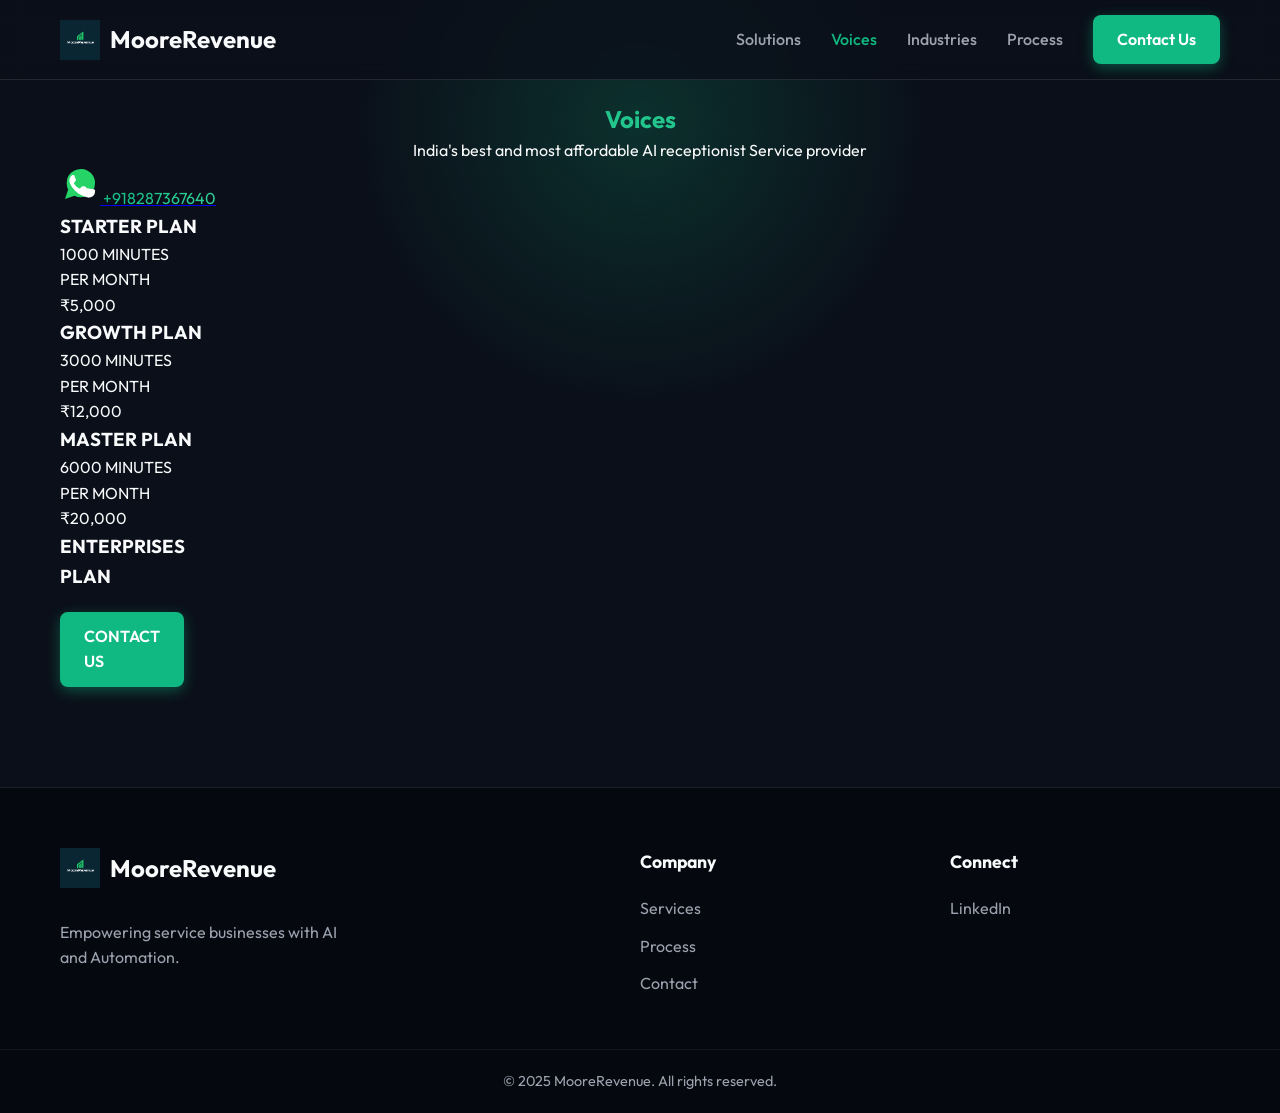
==== voices.html @ f1484152 "Add voices.html for Voices Pricing page This file contains the HTML structure for the Voices Pricing" ====
<!DOCTYPE html>
<html lang="en">

<head>
    <meta charset="UTF-8">
    <meta name="viewport" content="width=device-width, initial-scale=1.0">
    <title>MooreRevenue | Voices Pricing</title>
    <meta name="description"
        content="India's best and most affordable AI receptionist Service provider. Check our simple and affordable pricing plans.">

    <!-- Fonts -->
    <link rel="preconnect" href="https://fonts.googleapis.com">
    <link rel="preconnect" href="https://fonts.gstatic.com" crossorigin>
    <link href="https://fonts.googleapis.com/css2?family=Outfit:wght@300;400;500;600;700;800&display=swap"
        rel="stylesheet">

    <!-- Styles -->
    <link rel="stylesheet" href="style.css">
</head>

<body>
    <div class="background-glow"></div>

    <header class="header">
        <div class="container header-container">
            <a href="index.html" class="logo">
                <img src="assets/logo.png" alt="MooreRevenue Logo" class="logo-img"
                    onerror="this.onerror=null; this.src=''; this.alt='MooreRevenue';">
                <span>MooreRevenue</span>
            </a>
            <nav class="nav">
                <ul class="nav-list">
                    <li><a href="index.html#services" class="nav-link">Solutions</a></li>
                    <li><a href="voices.html" class="nav-link" style="color:var(--primary);">Voices</a></li>
                    <li><a href="index.html#industries" class="nav-link">Industries</a></li>
                    <li><a href="index.html#process" class="nav-link">Process</a></li>
                    <li><a href="https://alvo.chat/6UHF" class="btn btn-primary">Contact Us</a></li>
                </ul>
            </nav>
            <button class="mobile-menu-btn" aria-label="Toggle menu">
                <span class="bar"></span>
                <span class="bar"></span>
                <span class="bar"></span>
            </button>
        </div>
    </header>

    <main class="voices-main">
        <section class="section pricing-section">
            <div class="container relative-container">
                <div class="pricing-header-wrapper">
                    <div class="section-header text-center" style="margin-bottom: 0;">
                        <h1 class="pricing-title text-gradient">Voices</h1>
                        <p class="pricing-subtitle">India's best and most affordable AI receptionist Service provider
                        </p>
                    </div>

                    <div class="whatsapp-contact-top">
                        <a href="https://wa.me/918287367640" target="_blank" class="whatsapp-link">
                            <svg xmlns="http://www.w3.org/2000/svg" width="40" height="40" viewBox="0 0 24 24"
                                fill="none" class="whatsapp-icon">
                                <path fill="#25D366"
                                    d="M21 11.5a8.38 8.38 0 0 1-.9 3.8 8.5 8.5 0 0 1-7.6 4.7 8.38 8.38 0 0 1-3.8-.9L3 21l1.9-5.7a8.38 8.38 0 0 1-.9-3.8 8.5 8.5 0 0 1 4.7-7.6 8.38 8.38 0 0 1 3.8-.9h.5a8.48 8.48 0 0 1 8 8v.5z" />
                                <path fill="#fff"
                                    d="M16 14.5c-.2-.7-1.3-1.1-1.6-1.1-.3 0-.6-.1-.9 0-.3.1-.9.6-1.1.9s-.4.6-.7.4c-.3-.2-1.2-.5-1.9-1.2s-1.1-1.3-1.3-1.6c-.2-.3-.1-.6.1-.8l.5-.6c.2-.2.3-.4.4-.6s.1-.5 0-.7c-.1-.2-.6-1.5-.8-2.1-.2-.6-.4-.5-.6-.5h-.5c-.2 0-.5.1-.8.4-.3.4-1.2 1.2-1.2 2.9s1.2 3.3 1.4 3.6c.2.3 2.5 3.8 6 5.3s3.5 1.5 4.8 1.3c1.3-.2 2.7-1.1 3-2.2s.3-2.1.2-2.3c-.2-.1-.5-.3-.9-.4z" />
                            </svg>
                            <span class="whatsapp-number text-gradient">+918287367640</span>
                        </a>
                    </div>
                </div>

                <div class="pricing-grid">
                    <!-- Starter Plan -->
                    <div class="pricing-card">
                        <div class="pricing-card-content">
                            <h3 class="plan-name">STARTER PLAN</h3>
                            <div class="plan-features">
                                <p>1000 MINUTES</p>
                                <p>PER MONTH</p>
                            </div>
                        </div>
                        <div class="price-container">
                            <span class="price-badge">₹5,000</span>
                        </div>
                    </div>

                    <!-- Growth Plan -->
                    <div class="pricing-card">
                        <div class="pricing-card-content">
                            <h3 class="plan-name">GROWTH PLAN</h3>
                            <div class="plan-features">
                                <p>3000 MINUTES</p>
                                <p>PER MONTH</p>
                            </div>
                        </div>
                        <div class="price-container">
                            <span class="price-badge">₹12,000</span>
                        </div>
                    </div>

                    <!-- Master Plan -->
                    <div class="pricing-card">
                        <div class="pricing-card-content">
                            <h3 class="plan-name">MASTER PLAN</h3>
                            <div class="plan-features">
                                <p>6000 MINUTES</p>
                                <p>PER MONTH</p>
                            </div>
                        </div>
                        <div class="price-container">
                            <span class="price-badge">₹20,000</span>
                        </div>
                    </div>

                    <!-- Enterprises Plan -->
                    <div class="pricing-card">
                        <div class="pricing-card-content">
                            <h3 class="plan-name" style="margin-bottom: 20px;">ENTERPRISES<br>PLAN</h3>
                            <div class="plan-features cta-gap">
                                <!-- Empty space to match layout -->
                            </div>
                        </div>
                        <div class="price-container">
                            <a href="https://alvo.chat/6UHF" class="btn btn-primary btn-cta">CONTACT<br>US</a>
                        </div>
                    </div>
                </div>
            </div>
        </section>
    </main>

    <footer class="footer">
        <div class="container footer-container">
            <div class="footer-brand">
                <a href="index.html" class="logo" style="margin-bottom: 16px; display: inline-flex;">
                    <img src="assets/logo.png" alt="MooreRevenue Logo" class="logo-img"
                        onerror="this.onerror=null; this.src=''; this.alt='MooreRevenue';">
                    <span>MooreRevenue</span>
                </a>
                <p>Empowering service businesses with AI and Automation.</p>
            </div>
            <div class="footer-links">
                <h4>Company</h4>
                <ul>
                    <li><a href="index.html#services">Services</a></li>
                    <li><a href="index.html#process">Process</a></li>
                    <li><a href="https://alvo.chat/6UHF">Contact</a></li>
                </ul>
            </div>
            <div class="footer-social">
                <h4>Connect</h4>
                <a href="https://linkedin.com/in/krishnaaggarwal16" target="_blank"
                    rel="noopener noreferrer">LinkedIn</a>
            </div>
        </div>
        <div class="footer-bottom">
            <p>&copy; 2025 MooreRevenue. All rights reserved.</p>
        </div>
    </footer>

    <script src="script.js"></script>
</body>

</html>
---- style.css ----
:root {
    /* Colors */
    --primary: #10B981;
    /* Emerald Green */
    --primary-dark: #059669;
    --primary-glow: rgba(16, 185, 129, 0.4);

    --bg-dark: #0B0F19;
    /* Deep Navy/Black */
    --bg-card: #111827;
    --bg-card-hover: #1F2937;

    --text-main: #F9FAFB;
    --text-muted: #9CA3AF;

    --border: rgba(255, 255, 255, 0.1);

    /* Typography */
    --font-main: 'Outfit', sans-serif;

    /* Spacing */
    --container-width: 1200px;
    --header-height: 80px;
}

* {
    margin: 0;
    padding: 0;
    box-sizing: border-box;
}

html {
    scroll-behavior: smooth;
}

body {
    font-family: var(--font-main);
    background-color: var(--bg-dark);
    color: var(--text-main);
    line-height: 1.6;
    overflow-x: hidden;
}

/* Utilities */
.container {
    max-width: var(--container-width);
    margin: 0 auto;
    padding: 0 20px;
}

.text-gradient {
    background: linear-gradient(135deg, var(--primary) 0%, #34D399 100%);
    -webkit-background-clip: text;
    -webkit-text-fill-color: transparent;
}

.btn {
    display: inline-block;
    padding: 12px 24px;
    border-radius: 8px;
    font-weight: 600;
    text-decoration: none;
    transition: all 0.3s ease;
    cursor: pointer;
    border: none;
    font-family: var(--font-main);
}

.btn-primary {
    background: var(--primary);
    color: #fff;
    box-shadow: 0 4px 14px var(--primary-glow);
}

.btn-primary:hover {
    background: var(--primary-dark);
    transform: translateY(-2px);
}

.btn-outline {
    background: transparent;
    border: 1px solid var(--border);
    color: var(--text-main);
}

.btn-outline:hover {
    border-color: var(--primary);
    color: var(--primary);
}

.btn-lg {
    padding: 16px 32px;
    font-size: 1.1rem;
}

.btn-block {
    display: block;
    width: 100%;
}

/* Background Glow */
.background-glow {
    position: fixed;
    top: -20%;
    left: 50%;
    transform: translateX(-50%);
    width: 600px;
    height: 600px;
    background: radial-gradient(circle, var(--primary-glow) 0%, transparent 70%);
    z-index: -1;
    pointer-events: none;
    opacity: 0.5;
}

/* Header */
.header {
    height: var(--header-height);
    display: flex;
    align-items: center;
    position: fixed;
    top: 0;
    left: 0;
    width: 100%;
    background: rgba(11, 15, 25, 0.8);
    backdrop-filter: blur(10px);
    z-index: 1000;
    border-bottom: 1px solid var(--border);
}

.header-container {
    display: flex;
    justify-content: space-between;
    align-items: center;
    width: 100%;
}

.logo {
    display: flex;
    align-items: center;
    gap: 10px;
    font-weight: 700;
    font-size: 1.5rem;
    color: var(--text-main);
    text-decoration: none;
}

.logo-img {
    height: 40px;
    width: auto;
}

.nav-list {
    display: flex;
    list-style: none;
    gap: 30px;
    align-items: center;
}

.nav-link {
    color: var(--text-muted);
    text-decoration: none;
    font-weight: 500;
    transition: color 0.3s;
}

.nav-link:hover {
    color: var(--primary);
}

.mobile-menu-btn {
    display: none;
    background: none;
    border: none;
    cursor: pointer;
}

.bar {
    display: block;
    width: 25px;
    height: 3px;
    background-color: var(--text-main);
    margin: 5px 0;
    transition: 0.3s;
}

/* Hero Section */
.hero {
    padding-top: calc(var(--header-height) + 60px);
    padding-bottom: 80px;
    min-height: 90vh;
    display: flex;
    align-items: center;
}

.hero-container {
    display: grid;
    grid-template-columns: 1fr 1fr;
    gap: 60px;
    align-items: center;
}

.badge {
    display: inline-flex;
    align-items: center;
    gap: 8px;
    padding: 6px 12px;
    background: rgba(16, 185, 129, 0.1);
    border: 1px solid rgba(16, 185, 129, 0.2);
    border-radius: 20px;
    color: var(--primary);
    font-size: 0.9rem;
    font-weight: 500;
    margin-bottom: 24px;
}

.badge-dot {
    width: 8px;
    height: 8px;
    background-color: var(--primary);
    border-radius: 50%;
    box-shadow: 0 0 8px var(--primary);
}

.hero-title {
    font-size: 3.5rem;
    line-height: 1.1;
    margin-bottom: 24px;
    font-weight: 700;
}

.hero-subtitle {
    font-size: 1.2rem;
    color: var(--text-muted);
    margin-bottom: 32px;
    max-width: 500px;
}

.hero-actions {
    display: flex;
    gap: 16px;
    margin-bottom: 48px;
}

.hero-stats {
    display: flex;
    align-items: center;
    gap: 32px;
}

.stat-item {
    display: flex;
    flex-direction: column;
}

.stat-number {
    font-size: 1.5rem;
    font-weight: 700;
    color: var(--text-main);
}

.stat-label {
    font-size: 0.9rem;
    color: var(--text-muted);
}

.stat-divider {
    width: 1px;
    height: 40px;
    background: var(--border);
}

/* Hero Visual */
.visual-card {
    background: rgba(17, 24, 39, 0.7);
    backdrop-filter: blur(12px);
    border: 1px solid var(--border);
    border-radius: 16px;
    overflow: hidden;
    box-shadow: 0 20px 50px rgba(0, 0, 0, 0.3);
    transform: perspective(1000px) rotateY(-5deg) rotateX(5deg);
    transition: transform 0.5s ease;
}

.visual-card:hover {
    transform: perspective(1000px) rotateY(0) rotateX(0);
}

.card-header {
    padding: 16px;
    background: rgba(255, 255, 255, 0.05);
    display: flex;
    gap: 8px;
}

.circle {
    width: 12px;
    height: 12px;
    border-radius: 50%;
}

.red {
    background: #EF4444;
}

.yellow {
    background: #F59E0B;
}

.green {
    background: #10B981;
}

.card-body {
    padding: 24px;
    font-family: 'Courier New', monospace;
    font-size: 0.95rem;
}

.typing-effect {
    display: flex;
    flex-direction: column;
    gap: 12px;
}

.prompt {
    color: var(--text-muted);
}

.response {
    color: #60A5FA;
}

.success {
    color: var(--primary);
}

/* Sections */
.section {
    padding: 100px 0;
}

.section-header {
    margin-bottom: 60px;
}

.section-title {
    font-size: 2.5rem;
    margin-bottom: 16px;
}

.section-subtitle {
    font-size: 1.1rem;
    color: var(--text-muted);
}

.text-center {
    text-align: center;
}

.bg-darker {
    background: #080C14;
}

/* Comparison */
.comparison-grid {
    display: grid;
    grid-template-columns: 1fr 1fr;
    gap: 40px;
}

.comparison-card {
    padding: 40px;
    border-radius: 16px;
    border: 1px solid var(--border);
}

.comparison-card.bad {
    background: rgba(239, 68, 68, 0.05);
    border-color: rgba(239, 68, 68, 0.2);
}

.comparison-card.good {
    background: rgba(16, 185, 129, 0.05);
    border-color: rgba(16, 185, 129, 0.2);
}

.comparison-card h3 {
    margin-bottom: 24px;
    font-size: 1.5rem;
}

.check-list {
    list-style: none;
}

.check-list li {
    margin-bottom: 16px;
    padding-left: 30px;
    position: relative;
    color: var(--text-muted);
}

.check-list li::before {
    content: '';
    position: absolute;
    left: 0;
    top: 4px;
    width: 20px;
    height: 20px;
    background-size: contain;
    background-repeat: no-repeat;
}

.x-list li::before {
    background-image: url("data:image/svg+xml,%3Csvg xmlns='http://www.w3.org/2000/svg' fill='none' viewBox='0 0 24 24' stroke='%23EF4444'%3E%3Cpath stroke-linecap='round' stroke-linejoin='round' stroke-width='2' d='M6 18L18 6M6 6l12 12'/%3E%3C/svg%3E");
}

.check-list-green li::before {
    background-image: url("data:image/svg+xml,%3Csvg xmlns='http://www.w3.org/2000/svg' fill='none' viewBox='0 0 24 24' stroke='%2310B981'%3E%3Cpath stroke-linecap='round' stroke-linejoin='round' stroke-width='2' d='M5 13l4 4L19 7'/%3E%3C/svg%3E");
}

/* Services */
.services-grid {
    display: grid;
    grid-template-columns: repeat(auto-fit, minmax(300px, 1fr));
    gap: 30px;
}

.service-card {
    background: var(--bg-card);
    padding: 32px;
    border-radius: 16px;
    border: 1px solid var(--border);
    transition: all 0.3s ease;
}

.service-card:hover {
    transform: translateY(-5px);
    border-color: var(--primary);
    background: var(--bg-card-hover);
}

.icon-box {
    width: 50px;
    height: 50px;
    background: rgba(16, 185, 129, 0.1);
    border-radius: 12px;
    display: flex;
    align-items: center;
    justify-content: center;
    color: var(--primary);
    margin-bottom: 24px;
}

.service-card h3 {
    margin-bottom: 12px;
    font-size: 1.25rem;
}

.service-card p {
    color: var(--text-muted);
    font-size: 0.95rem;
}

/* Contact Section */
.contact-grid {
    display: grid;
    grid-template-columns: repeat(auto-fit, minmax(240px, 1fr));
    gap: 30px;
}

.contact-card {
    background: var(--bg-card);
    padding: 32px;
    border-radius: 16px;
    border: 1px solid var(--border);
    transition: all 0.3s ease;
    text-align: center;
    text-decoration: none;
    display: flex;
    flex-direction: column;
    align-items: center;
}

.contact-card:hover {
    transform: translateY(-5px);
    border-color: var(--primary);
    background: var(--bg-card-hover);
}

.contact-card .icon-box {
    margin-bottom: 24px;
}

.contact-card h3 {
    margin-bottom: 12px;
    font-size: 1.25rem;
    color: var(--text-main);
}

.contact-card p {
    color: var(--text-muted);
    font-size: 0.95rem;
}

/* CTA */
.cta-section {
    padding-bottom: 100px;
}

.cta-card {
    background: linear-gradient(135deg, var(--bg-card) 0%, rgba(16, 185, 129, 0.1) 100%);
    border: 1px solid var(--border);
    border-radius: 24px;
    padding: 60px;
    text-align: center;
    max-width: 800px;
    margin: 0 auto;
}

.cta-content h2 {
    font-size: 2.5rem;
    margin-bottom: 16px;
}

.cta-content p {
    color: var(--text-muted);
    margin-bottom: 40px;
    font-size: 1.1rem;
}

.contact-form {
    max-width: 500px;
    margin: 0 auto;
    display: flex;
    flex-direction: column;
    gap: 16px;
}

.form-group input,
.form-group select {
    width: 100%;
    padding: 14px;
    background: rgba(255, 255, 255, 0.05);
    border: 1px solid var(--border);
    border-radius: 8px;
    color: var(--text-main);
    font-family: var(--font-main);
    font-size: 1rem;
}

.form-group input:focus,
.form-group select:focus {
    outline: none;
    border-color: var(--primary);
}

/* Footer */
.footer {
    background: #05080F;
    padding: 60px 0 20px;
    border-top: 1px solid var(--border);
}

.footer-container {
    display: grid;
    grid-template-columns: 2fr 1fr 1fr;
    gap: 40px;
    margin-bottom: 40px;
}

.footer-brand p {
    color: var(--text-muted);
    margin-top: 16px;
    max-width: 300px;
}

.footer-links h4,
.footer-social h4 {
    margin-bottom: 20px;
    font-size: 1.1rem;
}

.footer-links ul {
    list-style: none;
}

.footer-links li {
    margin-bottom: 12px;
}

.footer-links a,
.footer-social a {
    color: var(--text-muted);
    text-decoration: none;
    transition: color 0.3s;
}

.footer-links a:hover,
.footer-social a:hover {
    color: var(--primary);
}

.footer-bottom {
    text-align: center;
    padding-top: 20px;
    border-top: 1px solid rgba(255, 255, 255, 0.05);
    color: var(--text-muted);
    font-size: 0.9rem;
}

/* Responsive */
@media (max-width: 968px) {
    .hero-container {
        grid-template-columns: 1fr;
        text-align: center;
    }

    .hero-title {
        font-size: 2.5rem;
    }

    .hero-subtitle {
        margin: 0 auto 32px;
    }

    .hero-actions {
        justify-content: center;
    }

    .hero-stats {
        justify-content: center;
    }

    .comparison-grid {
        grid-template-columns: 1fr;
    }
}

@media (max-width: 768px) {
    .nav-list {
        display: none;
    }

    .mobile-menu-btn {
        display: block;
    }

    .footer-container {
        grid-template-columns: 1fr;
    }

    .cta-card {
        padding: 30px;
    }
}
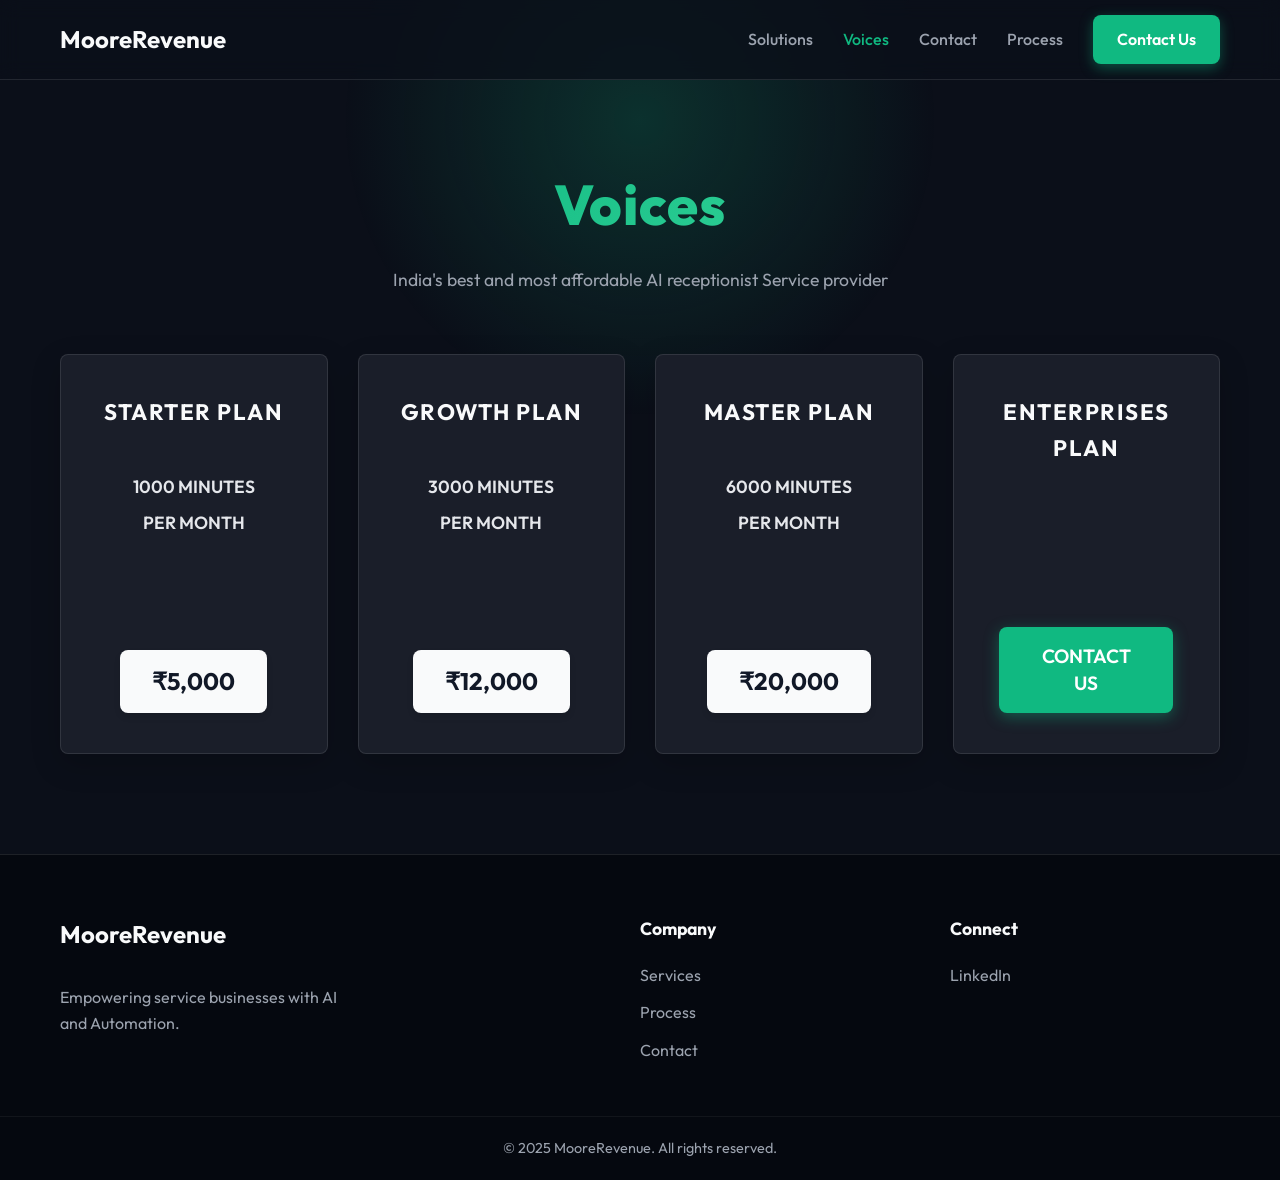
==== commit ceded1d3: "Update voices.html" ====
--- a/voices.html
+++ b/voices.html
@@ -24,15 +24,13 @@
     <header class="header">
         <div class="container header-container">
             <a href="index.html" class="logo">
-                <img src="assets/logo.png" alt="MooreRevenue Logo" class="logo-img"
-                    onerror="this.onerror=null; this.src=''; this.alt='MooreRevenue';">
                 <span>MooreRevenue</span>
             </a>
             <nav class="nav">
                 <ul class="nav-list">
                     <li><a href="index.html#services" class="nav-link">Solutions</a></li>
                     <li><a href="voices.html" class="nav-link" style="color:var(--primary);">Voices</a></li>
-                    <li><a href="index.html#industries" class="nav-link">Industries</a></li>
+                    <li><a href="index.html#contact" class="nav-link">Contact</a></li>
                     <li><a href="index.html#process" class="nav-link">Process</a></li>
                     <li><a href="https://alvo.chat/6UHF" class="btn btn-primary">Contact Us</a></li>
                 </ul>
@@ -55,18 +53,7 @@
                         </p>
                     </div>
 
-                    <div class="whatsapp-contact-top">
-                        <a href="https://wa.me/918287367640" target="_blank" class="whatsapp-link">
-                            <svg xmlns="http://www.w3.org/2000/svg" width="40" height="40" viewBox="0 0 24 24"
-                                fill="none" class="whatsapp-icon">
-                                <path fill="#25D366"
-                                    d="M21 11.5a8.38 8.38 0 0 1-.9 3.8 8.5 8.5 0 0 1-7.6 4.7 8.38 8.38 0 0 1-3.8-.9L3 21l1.9-5.7a8.38 8.38 0 0 1-.9-3.8 8.5 8.5 0 0 1 4.7-7.6 8.38 8.38 0 0 1 3.8-.9h.5a8.48 8.48 0 0 1 8 8v.5z" />
-                                <path fill="#fff"
-                                    d="M16 14.5c-.2-.7-1.3-1.1-1.6-1.1-.3 0-.6-.1-.9 0-.3.1-.9.6-1.1.9s-.4.6-.7.4c-.3-.2-1.2-.5-1.9-1.2s-1.1-1.3-1.3-1.6c-.2-.3-.1-.6.1-.8l.5-.6c.2-.2.3-.4.4-.6s.1-.5 0-.7c-.1-.2-.6-1.5-.8-2.1-.2-.6-.4-.5-.6-.5h-.5c-.2 0-.5.1-.8.4-.3.4-1.2 1.2-1.2 2.9s1.2 3.3 1.4 3.6c.2.3 2.5 3.8 6 5.3s3.5 1.5 4.8 1.3c1.3-.2 2.7-1.1 3-2.2s.3-2.1.2-2.3c-.2-.1-.5-.3-.9-.4z" />
-                            </svg>
-                            <span class="whatsapp-number text-gradient">+918287367640</span>
-                        </a>
-                    </div>
+
                 </div>
 
                 <div class="pricing-grid">
@@ -133,8 +120,6 @@
         <div class="container footer-container">
             <div class="footer-brand">
                 <a href="index.html" class="logo" style="margin-bottom: 16px; display: inline-flex;">
-                    <img src="assets/logo.png" alt="MooreRevenue Logo" class="logo-img"
-                        onerror="this.onerror=null; this.src=''; this.alt='MooreRevenue';">
                     <span>MooreRevenue</span>
                 </a>
                 <p>Empowering service businesses with AI and Automation.</p>
--- a/style.css
+++ b/style.css
@@ -1,656 +1,822 @@
-:root {
-    /* Colors */
-    --primary: #10B981;
-    /* Emerald Green */
-    --primary-dark: #059669;
-    --primary-glow: rgba(16, 185, 129, 0.4);
-
-    --bg-dark: #0B0F19;
-    /* Deep Navy/Black */
-    --bg-card: #111827;
-    --bg-card-hover: #1F2937;
-
-    --text-main: #F9FAFB;
-    --text-muted: #9CA3AF;
-
-    --border: rgba(255, 255, 255, 0.1);
-
-    /* Typography */
-    --font-main: 'Outfit', sans-serif;
-
-    /* Spacing */
-    --container-width: 1200px;
-    --header-height: 80px;
-}
-
-* {
-    margin: 0;
-    padding: 0;
-    box-sizing: border-box;
-}
-
-html {
-    scroll-behavior: smooth;
-}
-
-body {
-    font-family: var(--font-main);
-    background-color: var(--bg-dark);
-    color: var(--text-main);
-    line-height: 1.6;
-    overflow-x: hidden;
-}
-
-/* Utilities */
-.container {
-    max-width: var(--container-width);
-    margin: 0 auto;
-    padding: 0 20px;
-}
-
-.text-gradient {
-    background: linear-gradient(135deg, var(--primary) 0%, #34D399 100%);
-    -webkit-background-clip: text;
-    -webkit-text-fill-color: transparent;
-}
-
-.btn {
-    display: inline-block;
-    padding: 12px 24px;
-    border-radius: 8px;
-    font-weight: 600;
-    text-decoration: none;
-    transition: all 0.3s ease;
-    cursor: pointer;
-    border: none;
-    font-family: var(--font-main);
-}
-
-.btn-primary {
-    background: var(--primary);
-    color: #fff;
-    box-shadow: 0 4px 14px var(--primary-glow);
-}
-
-.btn-primary:hover {
-    background: var(--primary-dark);
-    transform: translateY(-2px);
-}
-
-.btn-outline {
-    background: transparent;
-    border: 1px solid var(--border);
-    color: var(--text-main);
-}
-
-.btn-outline:hover {
-    border-color: var(--primary);
-    color: var(--primary);
-}
-
-.btn-lg {
-    padding: 16px 32px;
-    font-size: 1.1rem;
-}
-
-.btn-block {
-    display: block;
-    width: 100%;
-}
-
-/* Background Glow */
-.background-glow {
-    position: fixed;
-    top: -20%;
-    left: 50%;
-    transform: translateX(-50%);
-    width: 600px;
-    height: 600px;
-    background: radial-gradient(circle, var(--primary-glow) 0%, transparent 70%);
-    z-index: -1;
-    pointer-events: none;
-    opacity: 0.5;
-}
-
-/* Header */
-.header {
-    height: var(--header-height);
-    display: flex;
-    align-items: center;
-    position: fixed;
-    top: 0;
-    left: 0;
-    width: 100%;
-    background: rgba(11, 15, 25, 0.8);
-    backdrop-filter: blur(10px);
-    z-index: 1000;
-    border-bottom: 1px solid var(--border);
-}
-
-.header-container {
-    display: flex;
-    justify-content: space-between;
-    align-items: center;
-    width: 100%;
-}
-
-.logo {
-    display: flex;
-    align-items: center;
-    gap: 10px;
-    font-weight: 700;
-    font-size: 1.5rem;
-    color: var(--text-main);
-    text-decoration: none;
-}
-
-.logo-img {
-    height: 40px;
-    width: auto;
-}
-
-.nav-list {
-    display: flex;
-    list-style: none;
-    gap: 30px;
-    align-items: center;
-}
-
-.nav-link {
-    color: var(--text-muted);
-    text-decoration: none;
-    font-weight: 500;
-    transition: color 0.3s;
-}
-
-.nav-link:hover {
-    color: var(--primary);
-}
-
-.mobile-menu-btn {
-    display: none;
-    background: none;
-    border: none;
-    cursor: pointer;
-}
-
-.bar {
-    display: block;
-    width: 25px;
-    height: 3px;
-    background-color: var(--text-main);
-    margin: 5px 0;
-    transition: 0.3s;
-}
-
-/* Hero Section */
-.hero {
-    padding-top: calc(var(--header-height) + 60px);
-    padding-bottom: 80px;
-    min-height: 90vh;
-    display: flex;
-    align-items: center;
-}
-
-.hero-container {
-    display: grid;
-    grid-template-columns: 1fr 1fr;
-    gap: 60px;
-    align-items: center;
-}
-
-.badge {
-    display: inline-flex;
-    align-items: center;
-    gap: 8px;
-    padding: 6px 12px;
-    background: rgba(16, 185, 129, 0.1);
-    border: 1px solid rgba(16, 185, 129, 0.2);
-    border-radius: 20px;
-    color: var(--primary);
-    font-size: 0.9rem;
-    font-weight: 500;
-    margin-bottom: 24px;
-}
-
-.badge-dot {
-    width: 8px;
-    height: 8px;
-    background-color: var(--primary);
-    border-radius: 50%;
-    box-shadow: 0 0 8px var(--primary);
-}
-
-.hero-title {
-    font-size: 3.5rem;
-    line-height: 1.1;
-    margin-bottom: 24px;
-    font-weight: 700;
-}
-
-.hero-subtitle {
-    font-size: 1.2rem;
-    color: var(--text-muted);
-    margin-bottom: 32px;
-    max-width: 500px;
-}
-
-.hero-actions {
-    display: flex;
-    gap: 16px;
-    margin-bottom: 48px;
-}
-
-.hero-stats {
-    display: flex;
-    align-items: center;
-    gap: 32px;
-}
-
-.stat-item {
-    display: flex;
-    flex-direction: column;
-}
-
-.stat-number {
-    font-size: 1.5rem;
-    font-weight: 700;
-    color: var(--text-main);
-}
-
-.stat-label {
-    font-size: 0.9rem;
-    color: var(--text-muted);
-}
-
-.stat-divider {
-    width: 1px;
-    height: 40px;
-    background: var(--border);
-}
-
-/* Hero Visual */
-.visual-card {
-    background: rgba(17, 24, 39, 0.7);
-    backdrop-filter: blur(12px);
-    border: 1px solid var(--border);
-    border-radius: 16px;
-    overflow: hidden;
-    box-shadow: 0 20px 50px rgba(0, 0, 0, 0.3);
-    transform: perspective(1000px) rotateY(-5deg) rotateX(5deg);
-    transition: transform 0.5s ease;
-}
-
-.visual-card:hover {
-    transform: perspective(1000px) rotateY(0) rotateX(0);
-}
-
-.card-header {
-    padding: 16px;
-    background: rgba(255, 255, 255, 0.05);
-    display: flex;
-    gap: 8px;
-}
-
-.circle {
-    width: 12px;
-    height: 12px;
-    border-radius: 50%;
-}
-
-.red {
-    background: #EF4444;
-}
-
-.yellow {
-    background: #F59E0B;
-}
-
-.green {
-    background: #10B981;
-}
-
-.card-body {
-    padding: 24px;
-    font-family: 'Courier New', monospace;
-    font-size: 0.95rem;
-}
-
-.typing-effect {
-    display: flex;
-    flex-direction: column;
-    gap: 12px;
-}
-
-.prompt {
-    color: var(--text-muted);
-}
-
-.response {
-    color: #60A5FA;
-}
-
-.success {
-    color: var(--primary);
-}
-
-/* Sections */
-.section {
-    padding: 100px 0;
-}
-
-.section-header {
-    margin-bottom: 60px;
-}
-
-.section-title {
-    font-size: 2.5rem;
-    margin-bottom: 16px;
-}
-
-.section-subtitle {
-    font-size: 1.1rem;
-    color: var(--text-muted);
-}
-
-.text-center {
-    text-align: center;
-}
-
-.bg-darker {
-    background: #080C14;
-}
-
-/* Comparison */
-.comparison-grid {
-    display: grid;
-    grid-template-columns: 1fr 1fr;
-    gap: 40px;
-}
-
-.comparison-card {
-    padding: 40px;
-    border-radius: 16px;
-    border: 1px solid var(--border);
-}
-
-.comparison-card.bad {
-    background: rgba(239, 68, 68, 0.05);
-    border-color: rgba(239, 68, 68, 0.2);
-}
-
-.comparison-card.good {
-    background: rgba(16, 185, 129, 0.05);
-    border-color: rgba(16, 185, 129, 0.2);
-}
-
-.comparison-card h3 {
-    margin-bottom: 24px;
-    font-size: 1.5rem;
-}
-
-.check-list {
-    list-style: none;
-}
-
-.check-list li {
-    margin-bottom: 16px;
-    padding-left: 30px;
-    position: relative;
-    color: var(--text-muted);
-}
-
-.check-list li::before {
-    content: '';
-    position: absolute;
-    left: 0;
-    top: 4px;
-    width: 20px;
-    height: 20px;
-    background-size: contain;
-    background-repeat: no-repeat;
-}
-
-.x-list li::before {
-    background-image: url("data:image/svg+xml,%3Csvg xmlns='http://www.w3.org/2000/svg' fill='none' viewBox='0 0 24 24' stroke='%23EF4444'%3E%3Cpath stroke-linecap='round' stroke-linejoin='round' stroke-width='2' d='M6 18L18 6M6 6l12 12'/%3E%3C/svg%3E");
-}
-
-.check-list-green li::before {
-    background-image: url("data:image/svg+xml,%3Csvg xmlns='http://www.w3.org/2000/svg' fill='none' viewBox='0 0 24 24' stroke='%2310B981'%3E%3Cpath stroke-linecap='round' stroke-linejoin='round' stroke-width='2' d='M5 13l4 4L19 7'/%3E%3C/svg%3E");
-}
-
-/* Services */
-.services-grid {
-    display: grid;
-    grid-template-columns: repeat(auto-fit, minmax(300px, 1fr));
-    gap: 30px;
-}
-
-.service-card {
-    background: var(--bg-card);
-    padding: 32px;
-    border-radius: 16px;
-    border: 1px solid var(--border);
-    transition: all 0.3s ease;
-}
-
-.service-card:hover {
-    transform: translateY(-5px);
-    border-color: var(--primary);
-    background: var(--bg-card-hover);
-}
-
-.icon-box {
-    width: 50px;
-    height: 50px;
-    background: rgba(16, 185, 129, 0.1);
-    border-radius: 12px;
-    display: flex;
-    align-items: center;
-    justify-content: center;
-    color: var(--primary);
-    margin-bottom: 24px;
-}
-
-.service-card h3 {
-    margin-bottom: 12px;
-    font-size: 1.25rem;
-}
-
-.service-card p {
-    color: var(--text-muted);
-    font-size: 0.95rem;
-}
-
-/* Contact Section */
-.contact-grid {
-    display: grid;
-    grid-template-columns: repeat(auto-fit, minmax(240px, 1fr));
-    gap: 30px;
-}
-
-.contact-card {
-    background: var(--bg-card);
-    padding: 32px;
-    border-radius: 16px;
-    border: 1px solid var(--border);
-    transition: all 0.3s ease;
-    text-align: center;
-    text-decoration: none;
-    display: flex;
-    flex-direction: column;
-    align-items: center;
-}
-
-.contact-card:hover {
-    transform: translateY(-5px);
-    border-color: var(--primary);
-    background: var(--bg-card-hover);
-}
-
-.contact-card .icon-box {
-    margin-bottom: 24px;
-}
-
-.contact-card h3 {
-    margin-bottom: 12px;
-    font-size: 1.25rem;
-    color: var(--text-main);
-}
-
-.contact-card p {
-    color: var(--text-muted);
-    font-size: 0.95rem;
-}
-
-/* CTA */
-.cta-section {
-    padding-bottom: 100px;
-}
-
-.cta-card {
-    background: linear-gradient(135deg, var(--bg-card) 0%, rgba(16, 185, 129, 0.1) 100%);
-    border: 1px solid var(--border);
-    border-radius: 24px;
-    padding: 60px;
-    text-align: center;
-    max-width: 800px;
-    margin: 0 auto;
-}
-
-.cta-content h2 {
-    font-size: 2.5rem;
-    margin-bottom: 16px;
-}
-
-.cta-content p {
-    color: var(--text-muted);
-    margin-bottom: 40px;
-    font-size: 1.1rem;
-}
-
-.contact-form {
-    max-width: 500px;
-    margin: 0 auto;
-    display: flex;
-    flex-direction: column;
-    gap: 16px;
-}
-
-.form-group input,
-.form-group select {
-    width: 100%;
-    padding: 14px;
-    background: rgba(255, 255, 255, 0.05);
-    border: 1px solid var(--border);
-    border-radius: 8px;
-    color: var(--text-main);
-    font-family: var(--font-main);
-    font-size: 1rem;
-}
-
-.form-group input:focus,
-.form-group select:focus {
-    outline: none;
-    border-color: var(--primary);
-}
-
-/* Footer */
-.footer {
-    background: #05080F;
-    padding: 60px 0 20px;
-    border-top: 1px solid var(--border);
-}
-
-.footer-container {
-    display: grid;
-    grid-template-columns: 2fr 1fr 1fr;
-    gap: 40px;
-    margin-bottom: 40px;
-}
-
-.footer-brand p {
-    color: var(--text-muted);
-    margin-top: 16px;
-    max-width: 300px;
-}
-
-.footer-links h4,
-.footer-social h4 {
-    margin-bottom: 20px;
-    font-size: 1.1rem;
-}
-
-.footer-links ul {
-    list-style: none;
-}
-
-.footer-links li {
-    margin-bottom: 12px;
-}
-
-.footer-links a,
-.footer-social a {
-    color: var(--text-muted);
-    text-decoration: none;
-    transition: color 0.3s;
-}
-
-.footer-links a:hover,
-.footer-social a:hover {
-    color: var(--primary);
-}
-
-.footer-bottom {
-    text-align: center;
-    padding-top: 20px;
-    border-top: 1px solid rgba(255, 255, 255, 0.05);
-    color: var(--text-muted);
-    font-size: 0.9rem;
-}
-
-/* Responsive */
-@media (max-width: 968px) {
-    .hero-container {
-        grid-template-columns: 1fr;
-        text-align: center;
-    }
-
-    .hero-title {
-        font-size: 2.5rem;
-    }
-
-    .hero-subtitle {
-        margin: 0 auto 32px;
-    }
-
-    .hero-actions {
-        justify-content: center;
-    }
-
-    .hero-stats {
-        justify-content: center;
-    }
-
-    .comparison-grid {
-        grid-template-columns: 1fr;
-    }
-}
-
-@media (max-width: 768px) {
-    .nav-list {
-        display: none;
-    }
-
-    .mobile-menu-btn {
-        display: block;
-    }
-
-    .footer-container {
-        grid-template-columns: 1fr;
-    }
-
-    .cta-card {
-        padding: 30px;
-    }
-}+:root {
+    /* Colors */
+    --primary: #10B981;
+    /* Emerald Green */
+    --primary-dark: #059669;
+    --primary-glow: rgba(16, 185, 129, 0.4);
+
+    --bg-dark: #0B0F19;
+    /* Deep Navy/Black */
+    --bg-card: #111827;
+    --bg-card-hover: #1F2937;
+
+    --text-main: #F9FAFB;
+    --text-muted: #9CA3AF;
+
+    --border: rgba(255, 255, 255, 0.1);
+
+    /* Typography */
+    --font-main: 'Outfit', sans-serif;
+
+    /* Spacing */
+    --container-width: 1200px;
+    --header-height: 80px;
+}
+
+* {
+    margin: 0;
+    padding: 0;
+    box-sizing: border-box;
+}
+
+html {
+    scroll-behavior: smooth;
+}
+
+body {
+    font-family: var(--font-main);
+    background-color: var(--bg-dark);
+    color: var(--text-main);
+    line-height: 1.6;
+    overflow-x: hidden;
+}
+
+/* Utilities */
+.container {
+    max-width: var(--container-width);
+    margin: 0 auto;
+    padding: 0 20px;
+}
+
+.text-gradient {
+    background: linear-gradient(135deg, var(--primary) 0%, #34D399 100%);
+    -webkit-background-clip: text;
+    -webkit-text-fill-color: transparent;
+}
+
+.btn {
+    display: inline-block;
+    padding: 12px 24px;
+    border-radius: 8px;
+    font-weight: 600;
+    text-decoration: none;
+    transition: all 0.3s ease;
+    cursor: pointer;
+    border: none;
+    font-family: var(--font-main);
+}
+
+.btn-primary {
+    background: var(--primary);
+    color: #fff;
+    box-shadow: 0 4px 14px var(--primary-glow);
+}
+
+.btn-primary:hover {
+    background: var(--primary-dark);
+    transform: translateY(-2px);
+}
+
+.btn-outline {
+    background: transparent;
+    border: 1px solid var(--border);
+    color: var(--text-main);
+}
+
+.btn-outline:hover {
+    border-color: var(--primary);
+    color: var(--primary);
+}
+
+.btn-lg {
+    padding: 16px 32px;
+    font-size: 1.1rem;
+}
+
+.btn-block {
+    display: block;
+    width: 100%;
+}
+
+/* Background Glow */
+.background-glow {
+    position: fixed;
+    top: -20%;
+    left: 50%;
+    transform: translateX(-50%);
+    width: 600px;
+    height: 600px;
+    background: radial-gradient(circle, var(--primary-glow) 0%, transparent 70%);
+    z-index: -1;
+    pointer-events: none;
+    opacity: 0.5;
+}
+
+/* Header */
+.header {
+    height: var(--header-height);
+    display: flex;
+    align-items: center;
+    position: fixed;
+    top: 0;
+    left: 0;
+    width: 100%;
+    background: rgba(11, 15, 25, 0.8);
+    backdrop-filter: blur(10px);
+    z-index: 1000;
+    border-bottom: 1px solid var(--border);
+}
+
+.header-container {
+    display: flex;
+    justify-content: space-between;
+    align-items: center;
+    width: 100%;
+}
+
+.logo {
+    display: flex;
+    align-items: center;
+    gap: 10px;
+    font-weight: 700;
+    font-size: 1.5rem;
+    color: var(--text-main);
+    text-decoration: none;
+}
+
+.logo-img {
+    height: 40px;
+    width: auto;
+}
+
+.nav-list {
+    display: flex;
+    list-style: none;
+    gap: 30px;
+    align-items: center;
+}
+
+.nav-link {
+    color: var(--text-muted);
+    text-decoration: none;
+    font-weight: 500;
+    transition: color 0.3s;
+}
+
+.nav-link:hover {
+    color: var(--primary);
+}
+
+.mobile-menu-btn {
+    display: none;
+    background: none;
+    border: none;
+    cursor: pointer;
+}
+
+.bar {
+    display: block;
+    width: 25px;
+    height: 3px;
+    background-color: var(--text-main);
+    margin: 5px 0;
+    transition: 0.3s;
+}
+
+/* Hero Section */
+.hero {
+    padding-top: calc(var(--header-height) + 60px);
+    padding-bottom: 80px;
+    min-height: 90vh;
+    display: flex;
+    align-items: center;
+}
+
+.hero-container {
+    display: grid;
+    grid-template-columns: 1fr 1fr;
+    gap: 60px;
+    align-items: center;
+}
+
+.badge {
+    display: inline-flex;
+    align-items: center;
+    gap: 8px;
+    padding: 6px 12px;
+    background: rgba(16, 185, 129, 0.1);
+    border: 1px solid rgba(16, 185, 129, 0.2);
+    border-radius: 20px;
+    color: var(--primary);
+    font-size: 0.9rem;
+    font-weight: 500;
+    margin-bottom: 24px;
+}
+
+.badge-dot {
+    width: 8px;
+    height: 8px;
+    background-color: var(--primary);
+    border-radius: 50%;
+    box-shadow: 0 0 8px var(--primary);
+}
+
+.hero-title {
+    font-size: 3.5rem;
+    line-height: 1.1;
+    margin-bottom: 24px;
+    font-weight: 700;
+}
+
+.hero-subtitle {
+    font-size: 1.2rem;
+    color: var(--text-muted);
+    margin-bottom: 32px;
+    max-width: 500px;
+}
+
+.hero-actions {
+    display: flex;
+    gap: 16px;
+    margin-bottom: 48px;
+}
+
+.hero-stats {
+    display: flex;
+    align-items: center;
+    gap: 32px;
+}
+
+.stat-item {
+    display: flex;
+    flex-direction: column;
+}
+
+.stat-number {
+    font-size: 1.5rem;
+    font-weight: 700;
+    color: var(--text-main);
+}
+
+.stat-label {
+    font-size: 0.9rem;
+    color: var(--text-muted);
+}
+
+.stat-divider {
+    width: 1px;
+    height: 40px;
+    background: var(--border);
+}
+
+/* Hero Visual */
+.visual-card {
+    background: rgba(17, 24, 39, 0.7);
+    backdrop-filter: blur(12px);
+    border: 1px solid var(--border);
+    border-radius: 16px;
+    overflow: hidden;
+    box-shadow: 0 20px 50px rgba(0, 0, 0, 0.3);
+    transform: perspective(1000px) rotateY(-5deg) rotateX(5deg);
+    transition: transform 0.5s ease;
+}
+
+.visual-card:hover {
+    transform: perspective(1000px) rotateY(0) rotateX(0);
+}
+
+.card-header {
+    padding: 16px;
+    background: rgba(255, 255, 255, 0.05);
+    display: flex;
+    gap: 8px;
+}
+
+.circle {
+    width: 12px;
+    height: 12px;
+    border-radius: 50%;
+}
+
+.red {
+    background: #EF4444;
+}
+
+.yellow {
+    background: #F59E0B;
+}
+
+.green {
+    background: #10B981;
+}
+
+.card-body {
+    padding: 24px;
+    font-family: 'Courier New', monospace;
+    font-size: 0.95rem;
+}
+
+.typing-effect {
+    display: flex;
+    flex-direction: column;
+    gap: 12px;
+}
+
+.prompt {
+    color: var(--text-muted);
+}
+
+.response {
+    color: #60A5FA;
+}
+
+.success {
+    color: var(--primary);
+}
+
+/* Sections */
+.section {
+    padding: 100px 0;
+}
+
+.section-header {
+    margin-bottom: 60px;
+}
+
+.section-title {
+    font-size: 2.5rem;
+    margin-bottom: 16px;
+}
+
+.section-subtitle {
+    font-size: 1.1rem;
+    color: var(--text-muted);
+}
+
+.text-center {
+    text-align: center;
+}
+
+.bg-darker {
+    background: #080C14;
+}
+
+/* Comparison */
+.comparison-grid {
+    display: grid;
+    grid-template-columns: 1fr 1fr;
+    gap: 40px;
+}
+
+.comparison-card {
+    padding: 40px;
+    border-radius: 16px;
+    border: 1px solid var(--border);
+}
+
+.comparison-card.bad {
+    background: rgba(239, 68, 68, 0.05);
+    border-color: rgba(239, 68, 68, 0.2);
+}
+
+.comparison-card.good {
+    background: rgba(16, 185, 129, 0.05);
+    border-color: rgba(16, 185, 129, 0.2);
+}
+
+.comparison-card h3 {
+    margin-bottom: 24px;
+    font-size: 1.5rem;
+}
+
+.check-list {
+    list-style: none;
+}
+
+.check-list li {
+    margin-bottom: 16px;
+    padding-left: 30px;
+    position: relative;
+    color: var(--text-muted);
+}
+
+.check-list li::before {
+    content: '';
+    position: absolute;
+    left: 0;
+    top: 4px;
+    width: 20px;
+    height: 20px;
+    background-size: contain;
+    background-repeat: no-repeat;
+}
+
+.x-list li::before {
+    background-image: url("data:image/svg+xml,%3Csvg xmlns='http://www.w3.org/2000/svg' fill='none' viewBox='0 0 24 24' stroke='%23EF4444'%3E%3Cpath stroke-linecap='round' stroke-linejoin='round' stroke-width='2' d='M6 18L18 6M6 6l12 12'/%3E%3C/svg%3E");
+}
+
+.check-list-green li::before {
+    background-image: url("data:image/svg+xml,%3Csvg xmlns='http://www.w3.org/2000/svg' fill='none' viewBox='0 0 24 24' stroke='%2310B981'%3E%3Cpath stroke-linecap='round' stroke-linejoin='round' stroke-width='2' d='M5 13l4 4L19 7'/%3E%3C/svg%3E");
+}
+
+/* Services */
+.services-grid {
+    display: grid;
+    grid-template-columns: repeat(auto-fit, minmax(300px, 1fr));
+    gap: 30px;
+}
+
+.service-card {
+    background: var(--bg-card);
+    padding: 32px;
+    border-radius: 16px;
+    border: 1px solid var(--border);
+    transition: all 0.3s ease;
+}
+
+.service-card:hover {
+    transform: translateY(-5px);
+    border-color: var(--primary);
+    background: var(--bg-card-hover);
+}
+
+.icon-box {
+    width: 50px;
+    height: 50px;
+    background: rgba(16, 185, 129, 0.1);
+    border-radius: 12px;
+    display: flex;
+    align-items: center;
+    justify-content: center;
+    color: var(--primary);
+    margin-bottom: 24px;
+}
+
+.service-card h3 {
+    margin-bottom: 12px;
+    font-size: 1.25rem;
+}
+
+.service-card p {
+    color: var(--text-muted);
+    font-size: 0.95rem;
+}
+
+/* Industries */
+.industries-grid {
+    display: flex;
+    justify-content: center;
+    gap: 40px;
+    flex-wrap: wrap;
+}
+
+.industry-item {
+    text-align: center;
+    padding: 30px;
+    background: var(--bg-card);
+    border-radius: 16px;
+    border: 1px solid var(--border);
+    width: 200px;
+    transition: all 0.3s ease;
+}
+
+.industry-item:hover {
+    border-color: var(--primary);
+}
+
+.industry-icon {
+    font-size: 3rem;
+    display: block;
+    margin-bottom: 16px;
+}
+
+/* CTA */
+.cta-section {
+    padding-bottom: 100px;
+}
+
+.cta-card {
+    background: linear-gradient(135deg, var(--bg-card) 0%, rgba(16, 185, 129, 0.1) 100%);
+    border: 1px solid var(--border);
+    border-radius: 24px;
+    padding: 60px;
+    text-align: center;
+    max-width: 800px;
+    margin: 0 auto;
+}
+
+.cta-content h2 {
+    font-size: 2.5rem;
+    margin-bottom: 16px;
+}
+
+.cta-content p {
+    color: var(--text-muted);
+    margin-bottom: 40px;
+    font-size: 1.1rem;
+}
+
+.contact-form {
+    max-width: 500px;
+    margin: 0 auto;
+    display: flex;
+    flex-direction: column;
+    gap: 16px;
+}
+
+.form-group input,
+.form-group select {
+    width: 100%;
+    padding: 14px;
+    background: rgba(255, 255, 255, 0.05);
+    border: 1px solid var(--border);
+    border-radius: 8px;
+    color: var(--text-main);
+    font-family: var(--font-main);
+    font-size: 1rem;
+}
+
+.form-group input:focus,
+.form-group select:focus {
+    outline: none;
+    border-color: var(--primary);
+}
+
+/* Footer */
+.footer {
+    background: #05080F;
+    padding: 60px 0 20px;
+    border-top: 1px solid var(--border);
+}
+
+.footer-container {
+    display: grid;
+    grid-template-columns: 2fr 1fr 1fr;
+    gap: 40px;
+    margin-bottom: 40px;
+}
+
+.footer-brand p {
+    color: var(--text-muted);
+    margin-top: 16px;
+    max-width: 300px;
+}
+
+.footer-links h4,
+.footer-social h4 {
+    margin-bottom: 20px;
+    font-size: 1.1rem;
+}
+
+.footer-links ul {
+    list-style: none;
+}
+
+.footer-links li {
+    margin-bottom: 12px;
+}
+
+.footer-links a,
+.footer-social a {
+    color: var(--text-muted);
+    text-decoration: none;
+    transition: color 0.3s;
+}
+
+.footer-links a:hover,
+.footer-social a:hover {
+    color: var(--primary);
+}
+
+.footer-bottom {
+    text-align: center;
+    padding-top: 20px;
+    border-top: 1px solid rgba(255, 255, 255, 0.05);
+    color: var(--text-muted);
+    font-size: 0.9rem;
+}
+
+/* Responsive */
+@media (max-width: 968px) {
+    .hero-container {
+        grid-template-columns: 1fr;
+        text-align: center;
+    }
+
+    .hero-title {
+        font-size: 2.5rem;
+    }
+
+    .hero-subtitle {
+        margin: 0 auto 32px;
+    }
+
+    .hero-actions {
+        justify-content: center;
+    }
+
+    .hero-stats {
+        justify-content: center;
+    }
+
+    .comparison-grid {
+        grid-template-columns: 1fr;
+    }
+}
+
+@media (max-width: 768px) {
+    .nav-list {
+        display: none;
+    }
+
+    .mobile-menu-btn {
+        display: block;
+    }
+
+    .footer-container {
+        grid-template-columns: 1fr;
+    }
+
+    .cta-card {
+        padding: 30px;
+    }
+}
+
+/* Voices Pricing Section */
+.voices-main {
+    padding-top: calc(var(--header-height) + 40px);
+    min-height: 80vh;
+}
+
+.pricing-section {
+    padding-top: 40px;
+}
+
+.relative-container {
+    position: relative;
+}
+
+.pricing-header-wrapper {
+    position: relative;
+    margin-bottom: 60px;
+    display: flex;
+    flex-direction: column;
+    align-items: center;
+}
+
+.pricing-title {
+    font-size: 3.5rem;
+    font-weight: 800;
+    margin-bottom: 16px;
+    letter-spacing: 1px;
+}
+
+.pricing-subtitle {
+    font-size: 1.1rem;
+    color: var(--text-muted);
+}
+
+.whatsapp-contact-top {
+    position: absolute;
+    right: 0;
+    top: 50%;
+    transform: translateY(-50%);
+}
+
+.whatsapp-link {
+    display: flex;
+    align-items: center;
+    gap: 12px;
+    text-decoration: none;
+    font-weight: 700;
+    font-size: 1.2rem;
+    color: var(--text-main);
+    transition: all 0.3s ease;
+}
+
+.whatsapp-link:hover {
+    color: var(--primary);
+    transform: scale(1.05);
+}
+
+.whatsapp-icon {
+    transition: all 0.3s ease;
+}
+
+.pricing-grid {
+    display: grid;
+    grid-template-columns: repeat(4, 1fr);
+    gap: 30px;
+    margin-top: 40px;
+}
+
+.pricing-card {
+    background: #1a1e29;
+    border: 1px solid var(--border);
+    border-radius: 8px;
+    padding: 40px 24px;
+    display: flex;
+    flex-direction: column;
+    align-items: center;
+    justify-content: space-between;
+    transition: all 0.3s ease;
+    min-height: 400px;
+    box-shadow: 0 10px 30px rgba(0, 0, 0, 0.2);
+}
+
+.pricing-card:hover {
+    transform: translateY(-10px);
+    border-color: var(--primary);
+    box-shadow: 0 15px 40px var(--primary-glow);
+}
+
+.pricing-card-content {
+    text-align: center;
+    width: 100%;
+}
+
+.plan-name {
+    font-size: 1.4rem;
+    font-weight: 700;
+    letter-spacing: 1.5px;
+    margin-bottom: 40px;
+    color: var(--text-main);
+    text-transform: uppercase;
+}
+
+.plan-features {
+    font-size: 1.1rem;
+    font-weight: 600;
+    color: #E5E7EB;
+    line-height: 1.8;
+    margin-bottom: 40px;
+    text-transform: uppercase;
+}
+
+.plan-features p {
+    margin: 5px 0;
+}
+
+.cta-gap {
+    min-height: 80px;
+}
+
+.price-container {
+    width: 100%;
+    display: flex;
+    justify-content: center;
+    margin-top: auto;
+}
+
+.price-badge {
+    background: #F9FAFB;
+    color: #111827;
+    font-size: 1.5rem;
+    font-weight: 700;
+    padding: 12px 32px;
+    border-radius: 8px;
+    display: inline-block;
+    box-shadow: 0 4px 6px rgba(0, 0, 0, 0.1);
+    transition: all 0.3s ease;
+}
+
+.pricing-card:hover .price-badge {
+    transform: scale(1.05);
+}
+
+.btn-cta {
+    font-size: 1.2rem;
+    padding: 16px 32px;
+    text-align: center;
+    border-radius: 8px;
+    width: 80%;
+    line-height: 1.4;
+    text-transform: uppercase;
+    box-shadow: 0 4px 15px rgba(16, 185, 129, 0.4);
+}
+
+@media (max-width: 1024px) {
+    .pricing-grid {
+        grid-template-columns: repeat(2, 1fr);
+        gap: 20px;
+    }
+
+    .whatsapp-contact-top {
+        position: relative;
+        top: 0;
+        transform: none;
+        margin-top: 24px;
+        justify-content: center;
+        display: flex;
+    }
+}
+
+@media (max-width: 600px) {
+    .pricing-grid {
+        grid-template-columns: 1fr;
+    }
+
+    .btn-cta {
+        width: 100%;
+    }
+}
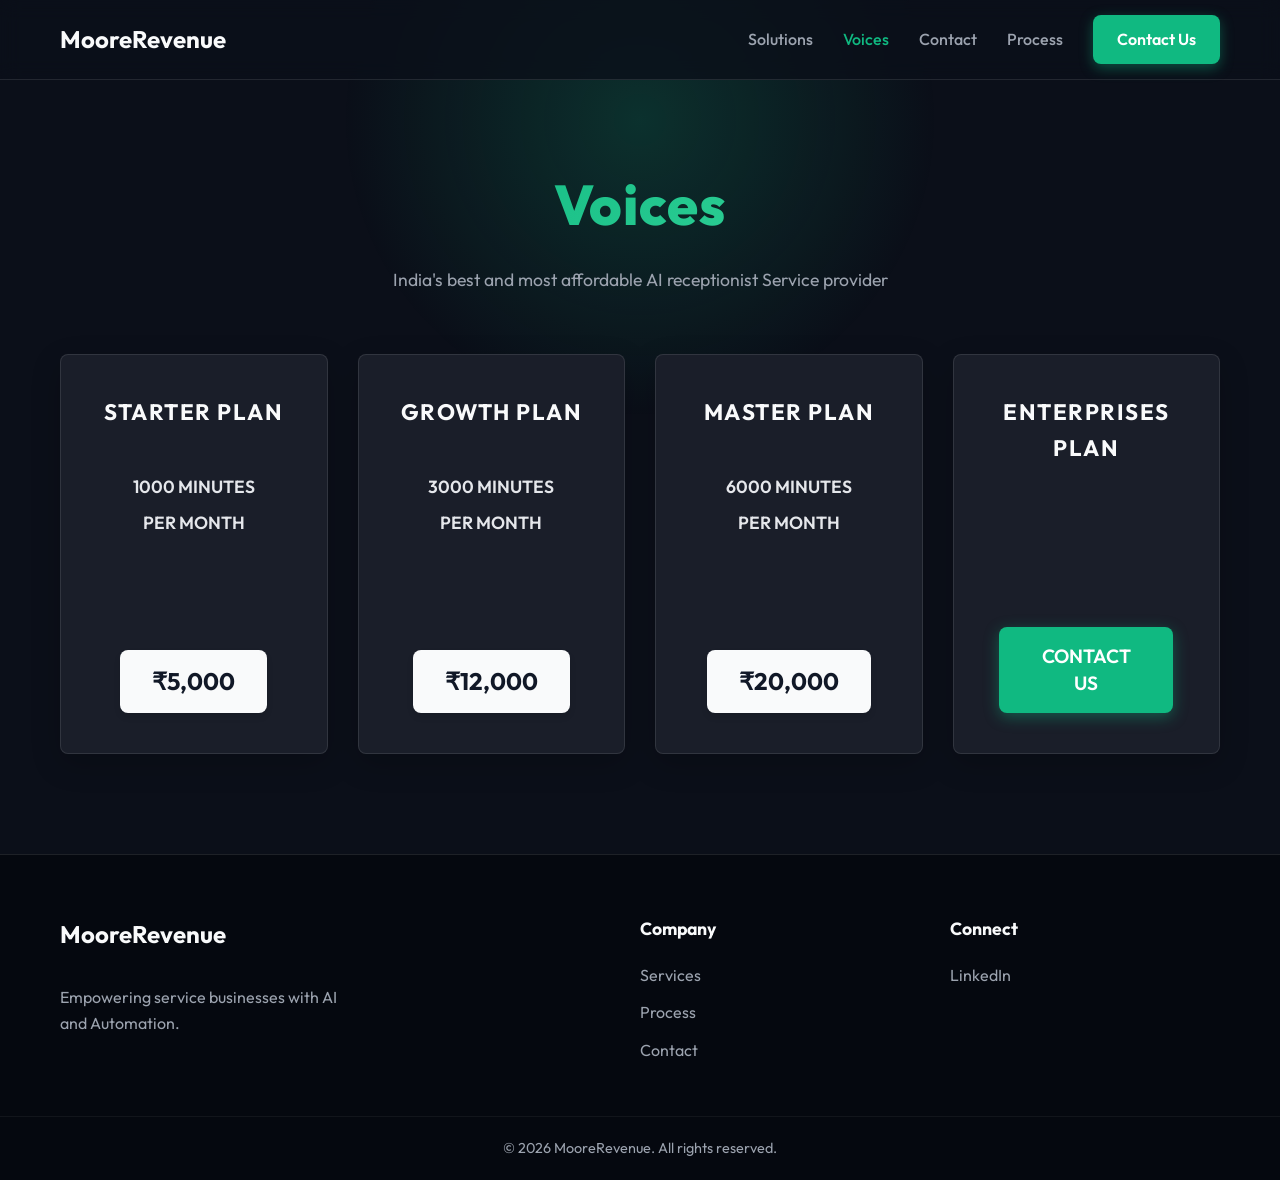
==== commit 123be3b8: "Update copyright year to 2026" ====
--- a/voices.html
+++ b/voices.html
@@ -139,7 +139,7 @@
             </div>
         </div>
         <div class="footer-bottom">
-            <p>&copy; 2025 MooreRevenue. All rights reserved.</p>
+            <p>&copy; 2026 MooreRevenue. All rights reserved.</p>
         </div>
     </footer>
 
